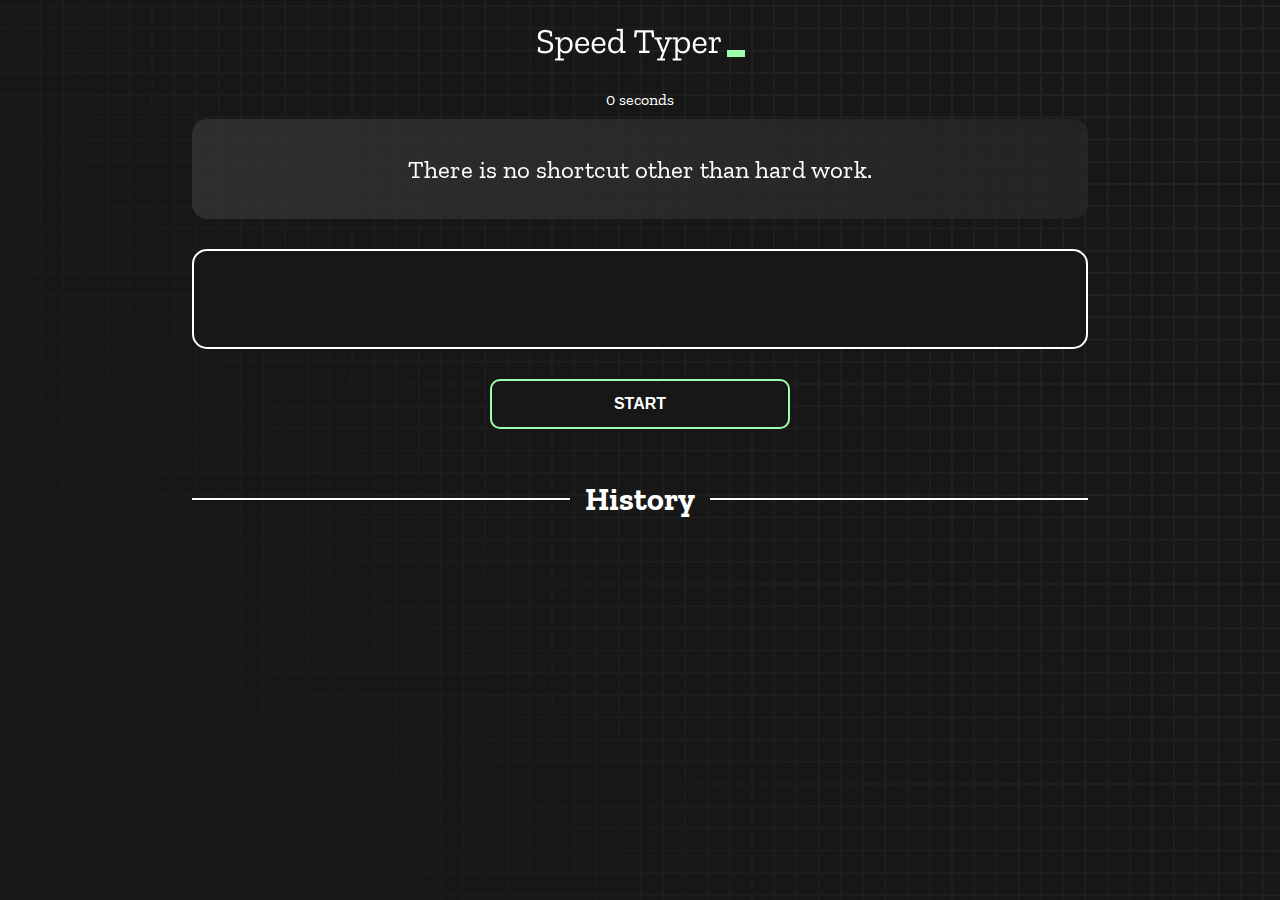
==== index.html @ 288e2c53 "Initial commit" ====
<!DOCTYPE html>
<html lang="en">
  <head>
    <meta charset="UTF-8" />
    <meta http-equiv="X-UA-Compatible" content="IE=edge" />
    <meta name="viewport" content="width=device-width, initial-scale=1.0" />
    <title>Speed Monster</title>
    <link rel="stylesheet" href="styles.css" />
    <link rel="preconnect" href="https://fonts.googleapis.com" />
    <link rel="preconnect" href="https://fonts.gstatic.com" crossorigin />
    <link
      href="https://fonts.googleapis.com/css2?family=Zilla+Slab:wght@300;400;500&display=swap"
      rel="stylesheet"
    />
  </head>
  <body>
    <h1 class="title"><img src="./logo.png" /></h1>
    <div id="show-time">0 seconds</div>

    <div class="box-container">
      <div id="question"></div>

      <div id="display" class="inactive"></div>

      <div class="buttons">
        <button id="starts">START</button>
      </div>

      <div class="divider-container">
        <div class="line"></div>
        <h1 class="title2">History</h1>
        <div class="line"></div>
      </div>
      <div id="histories"></div>
    </div>

    <div id="countdown"></div>
    <div id="modal-background" class="hidden"></div>
    <div id="result" class="hidden"></div>

    <script src="./history.js"></script>
    <script src="./script.js"></script>
  </body>
</html>
---- styles.css ----
* {
  padding: 0;
  margin: 0;
  box-sizing: border-box;
}

body {
  background-image: url("./bg.png");
  background-size: cover;
  background-position: left top;
  font-family: "Zilla Slab", serif;
}

.box-container {
  width: 70%;
  margin: 0 auto;
}

#question {
  height: 100px;
  display: flex;
  align-items: center;
  justify-content: center;
  color: white;
  font-size: 25px;
  border-radius: 15px;
  background: rgb(255, 255, 255);
  background: linear-gradient(
    92.49deg,
    rgba(255, 255, 255, 0.1) 0.18%,
    rgba(255, 255, 255, 0.05) 99.85%
  );
  backdrop-filter: blur(5px);
  margin-bottom: 30px;
}

#display {
  height: 100px;
  display: flex;
  flex-wrap: wrap;
  align-items: center;
  padding-left: 5rem;
  color: white;
  font-size: 32px;
  background-color: #171717;
  border: 2px solid #9dffad;
  border-radius: 15px;
}

#countdown {
  position: fixed;
  height: 100vh;
  width: 100vw;
  background-color: rgba(0, 0, 0, 0.8);
  top: 0;
  left: 0;
  display: flex;
  align-items: center;
  justify-content: center;
  font-size: 3rem;
  color: white;
  display: none;
}
#result {
  position: fixed;
  top: 10%; 
  left: 10%;
  transform: translate(-50%, -50%);
  height: 250px;
  width: 400px;
  background-color: #171717;
  border-radius: 15px;
  border: 2px solid #9dffad;
  color: white;
  text-align: center;
  padding: 2rem;
}
#show-time{
  text-align: center;
  color: white;
  margin: 10px 0;
}

.green {
  color: #9dffad;
}
.red {
  color: #eb6565;
}
.bold {
  font-weight: 700;
}
.inactive {
  border: 2px solid white !important;
}
.hidden {
  display: none;
}
.title {
  text-align: center;
  color: white;
  margin: 20px 0;
}

.divider-container {
  height: 80px;
  display: flex;
  justify-content: center;
  align-items: center;
  gap: 15px;
  margin: 0 auto;
}

.line {
  height: 2px;
  background: white;
  width: 100%;
}

.title2 {
  color: white;
  display: block;
}

.buttons {
  display: flex;
  justify-content: center;
  margin: 30px 0;
}
button {
  padding: 10px 20px;
  border: none;
  font-size: 16px;
  font-weight: bold;
  width: 300px;
  height: 50px;
  color: white;
  background-color: #171717;
  border-radius: 10px;
  border: 2px solid #9dffad;
  cursor: pointer;
}

#histories {
  display: flex;
  flex-wrap: wrap;
  justify-content: space-around;
}

.card {
  width: 100%;
  height: 100%;
  padding: 50px;
  display: flex;
  justify-content: space-between;
  align-items: center;
  padding: 20px 30px;
  color: white;
  border-radius: 15px;
  background: rgb(255, 255, 255);
  background: linear-gradient(
    92.49deg,
    rgba(255, 255, 255, 0.1) 0.18%,
    rgba(255, 255, 255, 0.05) 99.85%
  );
  backdrop-filter: blur(5px);
  margin-bottom: 30px;
}

#modal-background {
  background: rgb(255, 255, 255);
  background: linear-gradient(
    92.49deg,
    rgba(255, 255, 255, 0.1) 0.18%,
    rgba(255, 255, 255, 0.05) 99.85%
  );
  backdrop-filter: blur(5px);
  height: 100vh;
  width: 100%;
  position: fixed;
  top: 0;
}

@media only screen and (max-width: 700px) {
  .box-container {
    padding: 0 20px;
    width: 100%;
  }
  .card {
    flex-direction: column;
  }
}
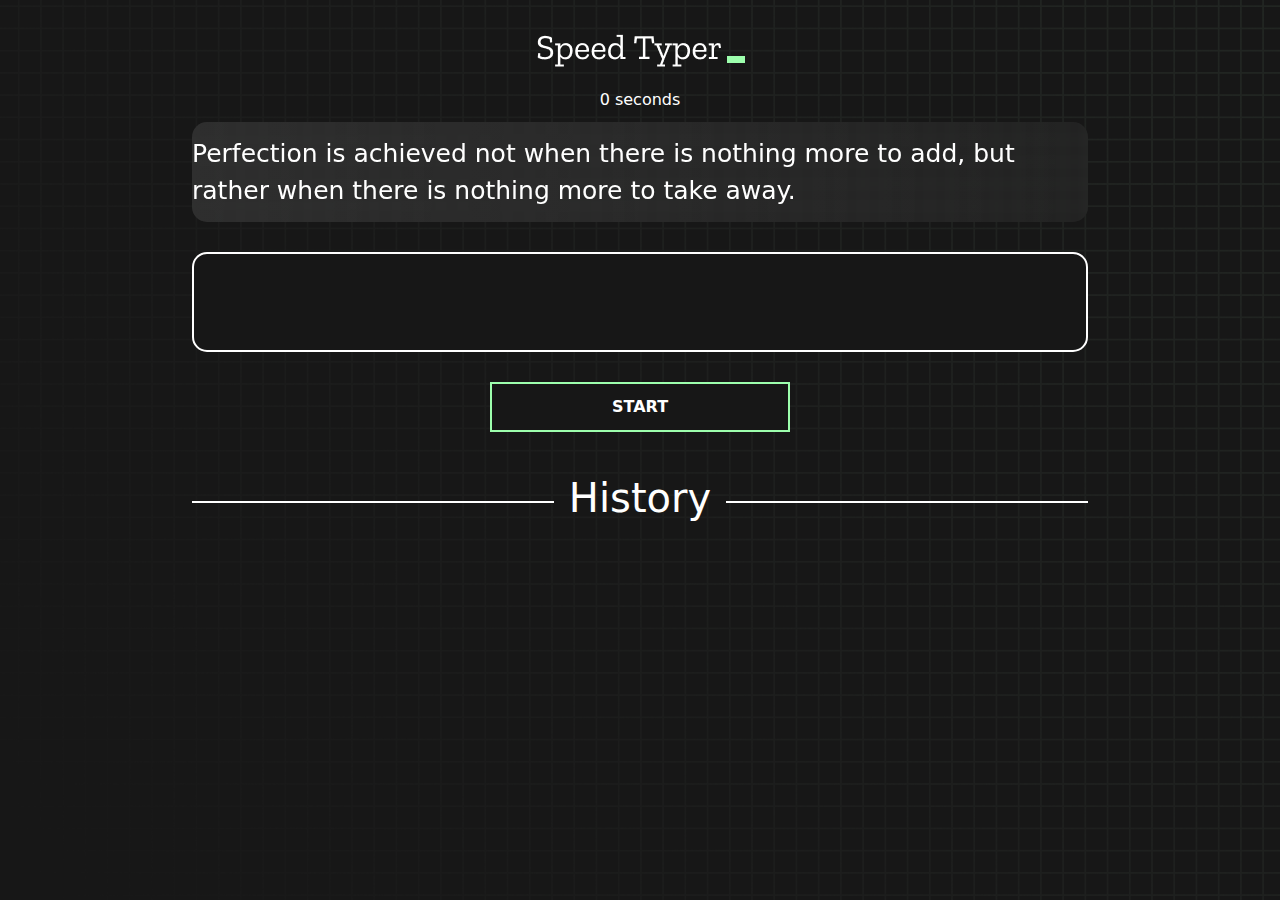
==== commit 789a0cc9: "connect with bootstrap" ====
--- a/index.html
+++ b/index.html
@@ -8,6 +8,8 @@
     <link rel="stylesheet" href="styles.css" />
     <link rel="preconnect" href="https://fonts.googleapis.com" />
     <link rel="preconnect" href="https://fonts.gstatic.com" crossorigin />
+    <link rel="stylesheet" href="https://cdn.jsdelivr.net/npm/bootstrap@5.2.1/dist/css/bootstrap.min.css
+    ">
     <link
       href="https://fonts.googleapis.com/css2?family=Zilla+Slab:wght@300;400;500&display=swap"
       rel="stylesheet"
@@ -40,5 +42,8 @@
 
     <script src="./history.js"></script>
     <script src="./script.js"></script>
+    <div>
+      
+    </div>
   </body>
 </html>
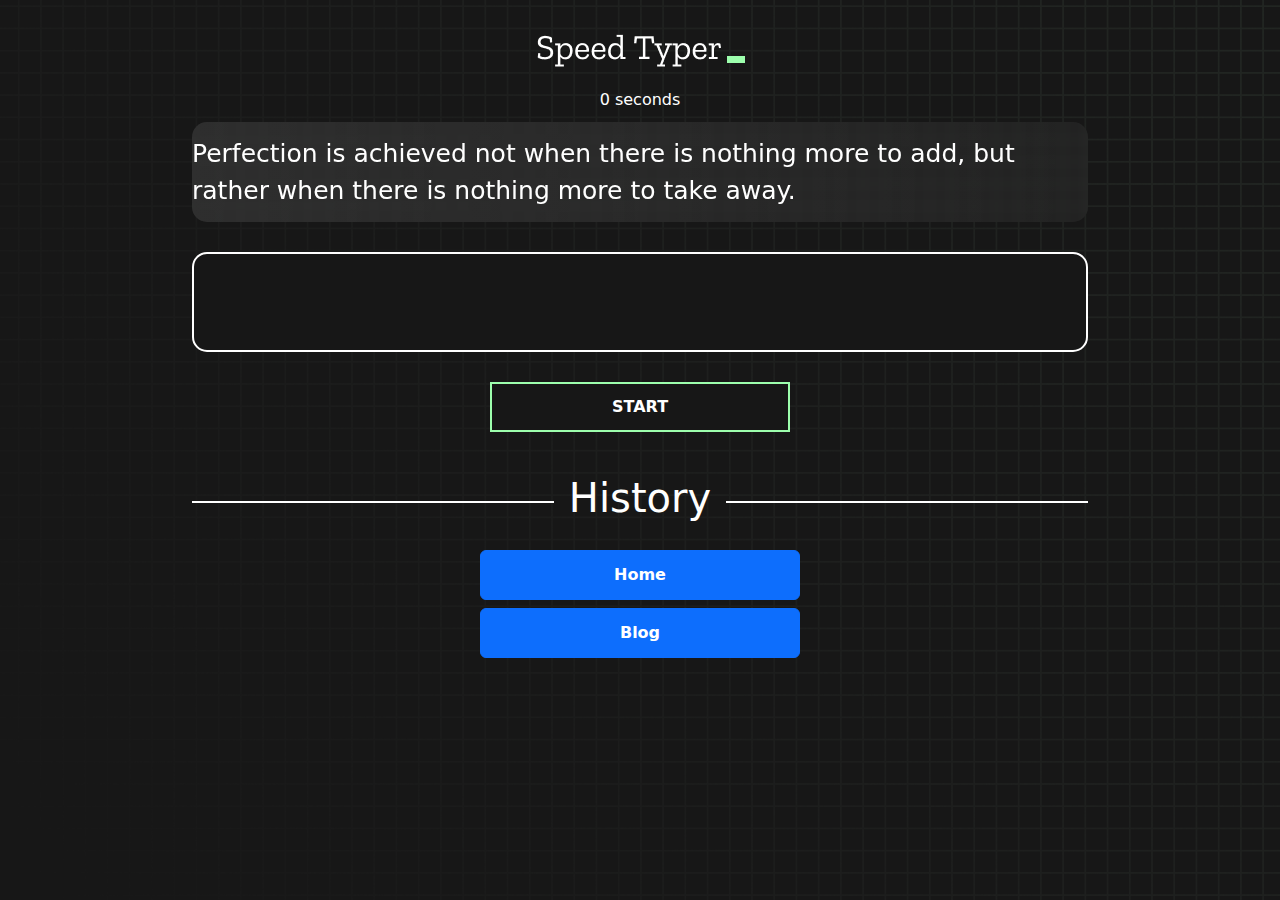
==== commit 4abf2832: "blog page created" ====
--- a/index.html
+++ b/index.html
@@ -42,8 +42,9 @@
 
     <script src="./history.js"></script>
     <script src="./script.js"></script>
-    <div>
-      
+    <div align="center">
+      <a href="index.html" class="text-light" style="text-decoration: none"><button class="btn btn-primary d-block w-25 my-2 fw-bold">Home</button></a>
+      <a href="blog.html" class="text-light" style="text-decoration: none"><button class="btn btn-primary d-block w-25 my-2 fw-bold">Blog</button></a>
     </div>
   </body>
 </html>
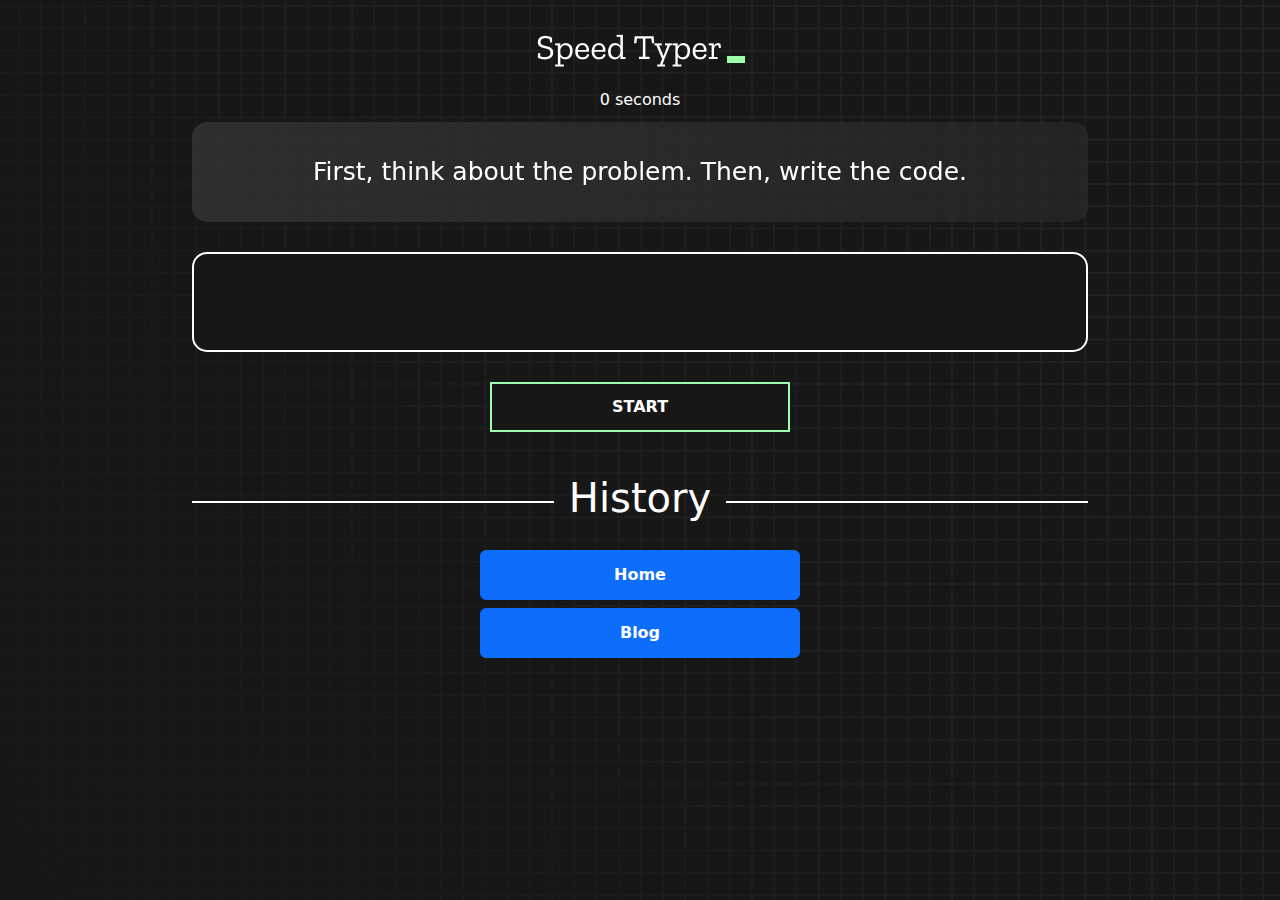
==== commit 542b8d74: "start typing issue solved" ====
--- a/index.html
+++ b/index.html
@@ -43,7 +43,7 @@
     <script src="./history.js"></script>
     <script src="./script.js"></script>
     <div align="center">
-      <a href="index.html" class="text-light" style="text-decoration: none"><button class="btn btn-primary d-block w-25 my-2 fw-bold">Home</button></a>
+      <a href="index.html" class="text-light fw-bold" style="text-decoration: none"><button class="btn btn-primary d-block w-25 my-2 fw-bold">Home</button></a>
       <a href="blog.html" class="text-light" style="text-decoration: none"><button class="btn btn-primary d-block w-25 my-2 fw-bold">Blog</button></a>
     </div>
   </body>
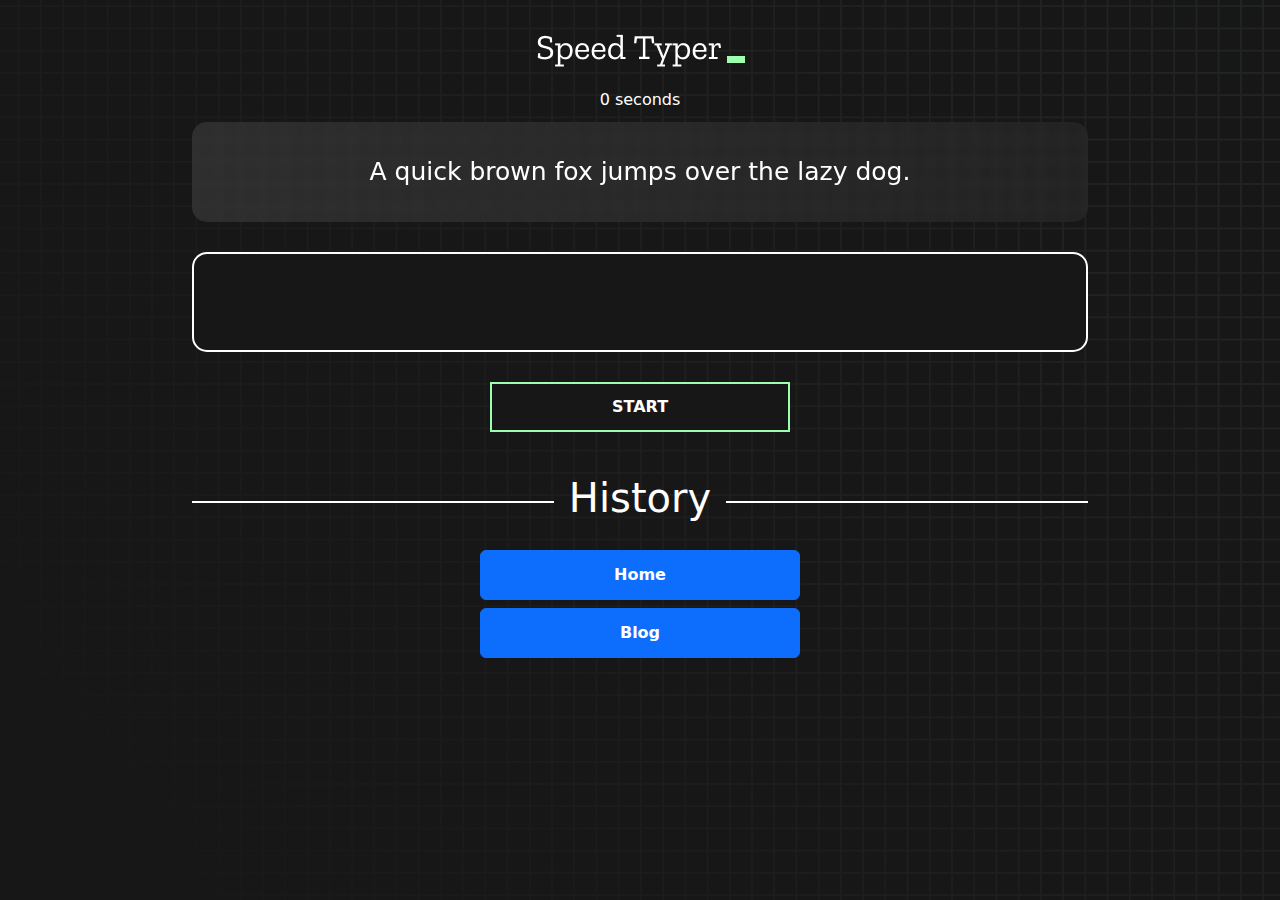
==== commit e3659ed6: "responsive done" ====
--- a/index.html
+++ b/index.html
@@ -33,7 +33,7 @@
         <h1 class="title2">History</h1>
         <div class="line"></div>
       </div>
-      <div id="histories"></div>
+      <div id="histories" class="row"></div>
     </div>
 
     <div id="countdown"></div>
--- a/styles.css
+++ b/styles.css
@@ -1,192 +1,192 @@
-* {
-  padding: 0;
-  margin: 0;
-  box-sizing: border-box;
-}
-
-body {
-  background-image: url("./bg.png");
-  background-size: cover;
-  background-position: left top;
-  font-family: "Zilla Slab", serif;
-}
-
-.box-container {
-  width: 70%;
-  margin: 0 auto;
-}
-
-#question {
-  height: 100px;
-  display: flex;
-  align-items: center;
-  justify-content: center;
-  color: white;
-  font-size: 25px;
-  border-radius: 15px;
-  background: rgb(255, 255, 255);
-  background: linear-gradient(
-    92.49deg,
-    rgba(255, 255, 255, 0.1) 0.18%,
-    rgba(255, 255, 255, 0.05) 99.85%
-  );
-  backdrop-filter: blur(5px);
-  margin-bottom: 30px;
-}
-
-#display {
-  height: 100px;
-  display: flex;
-  flex-wrap: wrap;
-  align-items: center;
-  padding-left: 5rem;
-  color: white;
-  font-size: 32px;
-  background-color: #171717;
-  border: 2px solid #9dffad;
-  border-radius: 15px;
-}
-
-#countdown {
-  position: fixed;
-  height: 100vh;
-  width: 100vw;
-  background-color: rgba(0, 0, 0, 0.8);
-  top: 0;
-  left: 0;
-  display: flex;
-  align-items: center;
-  justify-content: center;
-  font-size: 3rem;
-  color: white;
-  display: none;
-}
-#result {
-  position: fixed;
-  top: 10%; 
-  left: 10%;
-  transform: translate(-50%, -50%);
-  height: 250px;
-  width: 400px;
-  background-color: #171717;
-  border-radius: 15px;
-  border: 2px solid #9dffad;
-  color: white;
-  text-align: center;
-  padding: 2rem;
-}
-#show-time{
-  text-align: center;
-  color: white;
-  margin: 10px 0;
-}
-
-.green {
-  color: #9dffad;
-}
-.red {
-  color: #eb6565;
-}
-.bold {
-  font-weight: 700;
-}
-.inactive {
-  border: 2px solid white !important;
-}
-.hidden {
-  display: none;
-}
-.title {
-  text-align: center;
-  color: white;
-  margin: 20px 0;
-}
-
-.divider-container {
-  height: 80px;
-  display: flex;
-  justify-content: center;
-  align-items: center;
-  gap: 15px;
-  margin: 0 auto;
-}
-
-.line {
-  height: 2px;
-  background: white;
-  width: 100%;
-}
-
-.title2 {
-  color: white;
-  display: block;
-}
-
-.buttons {
-  display: flex;
-  justify-content: center;
-  margin: 30px 0;
-}
-button {
-  padding: 10px 20px;
-  border: none;
-  font-size: 16px;
-  font-weight: bold;
-  width: 300px;
-  height: 50px;
-  color: white;
-  background-color: #171717;
-  border-radius: 10px;
-  border: 2px solid #9dffad;
-  cursor: pointer;
-}
-
-#histories {
-  display: flex;
-  flex-wrap: wrap;
-  justify-content: space-around;
-}
-
-.card {
-  width: 100%;
-  height: 100%;
-  padding: 50px;
-  display: flex;
-  justify-content: space-between;
-  align-items: center;
-  padding: 20px 30px;
-  color: white;
-  border-radius: 15px;
-  background: rgb(255, 255, 255);
-  background: linear-gradient(
-    92.49deg,
-    rgba(255, 255, 255, 0.1) 0.18%,
-    rgba(255, 255, 255, 0.05) 99.85%
-  );
-  backdrop-filter: blur(5px);
-  margin-bottom: 30px;
-}
-
-#modal-background {
-  background: rgb(255, 255, 255);
-  background: linear-gradient(
-    92.49deg,
-    rgba(255, 255, 255, 0.1) 0.18%,
-    rgba(255, 255, 255, 0.05) 99.85%
-  );
-  backdrop-filter: blur(5px);
-  height: 100vh;
-  width: 100%;
-  position: fixed;
-  top: 0;
-}
-
-@media only screen and (max-width: 700px) {
-  .box-container {
-    padding: 0 20px;
-    width: 100%;
-  }
-  .card {
-    flex-direction: column;
-  }
-}
+* {
+  padding: 0;
+  margin: 0;
+  box-sizing: border-box;
+}
+
+body {
+  background-image: url("./bg.png");
+  background-size: cover;
+  background-position: left top;
+  font-family: "Zilla Slab", serif;
+}
+
+.box-container {
+  width: 70%;
+  margin: 0 auto;
+}
+
+#question {
+  height: 100px;
+  display: flex;
+  align-items: center;
+  justify-content: center;
+  color: white;
+  font-size: 25px;
+  border-radius: 15px;
+  background: rgb(255, 255, 255);
+  background: linear-gradient(
+    92.49deg,
+    rgba(255, 255, 255, 0.1) 0.18%,
+    rgba(255, 255, 255, 0.05) 99.85%
+  );
+  backdrop-filter: blur(5px);
+  margin-bottom: 30px;
+}
+
+#display {
+  height: 100px;
+  display: flex;
+  flex-wrap: wrap;
+  align-items: center;
+  padding-left: 5rem;
+  color: white;
+  font-size: 32px;
+  background-color: #171717;
+  border: 2px solid #9dffad;
+  border-radius: 15px;
+}
+
+#countdown {
+  position: fixed;
+  height: 100vh;
+  width: 100vw;
+  background-color: rgba(0, 0, 0, 0.8);
+  top: 0;
+  left: 0;
+  display: flex;
+  align-items: center;
+  justify-content: center;
+  font-size: 3rem;
+  color: white;
+  display: none;
+}
+#result {
+  position: fixed;
+  top: 50%;
+  left: 50%;
+  transform: translate(-50%, -50%);
+  height: 250px;
+  width: 400px;
+  background-color: #171717;
+  border-radius: 15px;
+  border: 2px solid #9dffad;
+  color: white;
+  text-align: center;
+  padding: 2rem;
+}
+#show-time{
+  text-align: center;
+  color: white;
+  margin: 10px 0;
+}
+
+.green {
+  color: #9dffad;
+}
+.red {
+  color: #eb6565;
+}
+.bold {
+  font-weight: 700;
+}
+.inactive {
+  border: 2px solid white !important;
+}
+.hidden {
+  display: none;
+}
+.title {
+  text-align: center;
+  color: white;
+  margin: 20px 0;
+}
+
+.divider-container {
+  height: 80px;
+  display: flex;
+  justify-content: center;
+  align-items: center;
+  gap: 15px;
+  margin: 0 auto;
+}
+
+.line {
+  height: 2px;
+  background: white;
+  width: 100%;
+}
+
+.title2 {
+  color: white;
+  display: block;
+}
+
+.buttons {
+  display: flex;
+  justify-content: center;
+  margin: 30px 0;
+}
+button {
+  padding: 10px 20px;
+  border: none;
+  font-size: 16px;
+  font-weight: bold;
+  width: 300px;
+  height: 50px;
+  color: white;
+  background-color: #171717;
+  border-radius: 10px;
+  border: 2px solid #9dffad;
+  cursor: pointer;
+}
+
+#histories {
+  display: flex;
+  flex-wrap: wrap;
+  justify-content: space-around;
+}
+
+.card {
+  width: 100%;
+  height: 100%;
+  padding: 50px;
+  display: flex;
+  justify-content: space-between;
+  align-items: center;
+  padding: 20px 30px;
+  color: white;
+  border-radius: 15px;
+  background: rgb(255, 255, 255);
+  background: linear-gradient(
+    92.49deg,
+    rgba(255, 255, 255, 0.1) 0.18%,
+    rgba(255, 255, 255, 0.05) 99.85%
+  );
+  backdrop-filter: blur(5px);
+  margin-bottom: 30px;
+}
+
+#modal-background {
+  background: rgb(255, 255, 255);
+  background: linear-gradient(
+    92.49deg,
+    rgba(255, 255, 255, 0.1) 0.18%,
+    rgba(255, 255, 255, 0.05) 99.85%
+  );
+  backdrop-filter: blur(5px);
+  height: 100vh;
+  width: 100%;
+  position: fixed;
+  top: 0;
+}
+
+@media only screen and (max-width: 700px) {
+  .box-container {
+    padding: 0 20px;
+    width: 100%;
+  }
+  .card {
+    flex-direction: column;
+  }
+}
